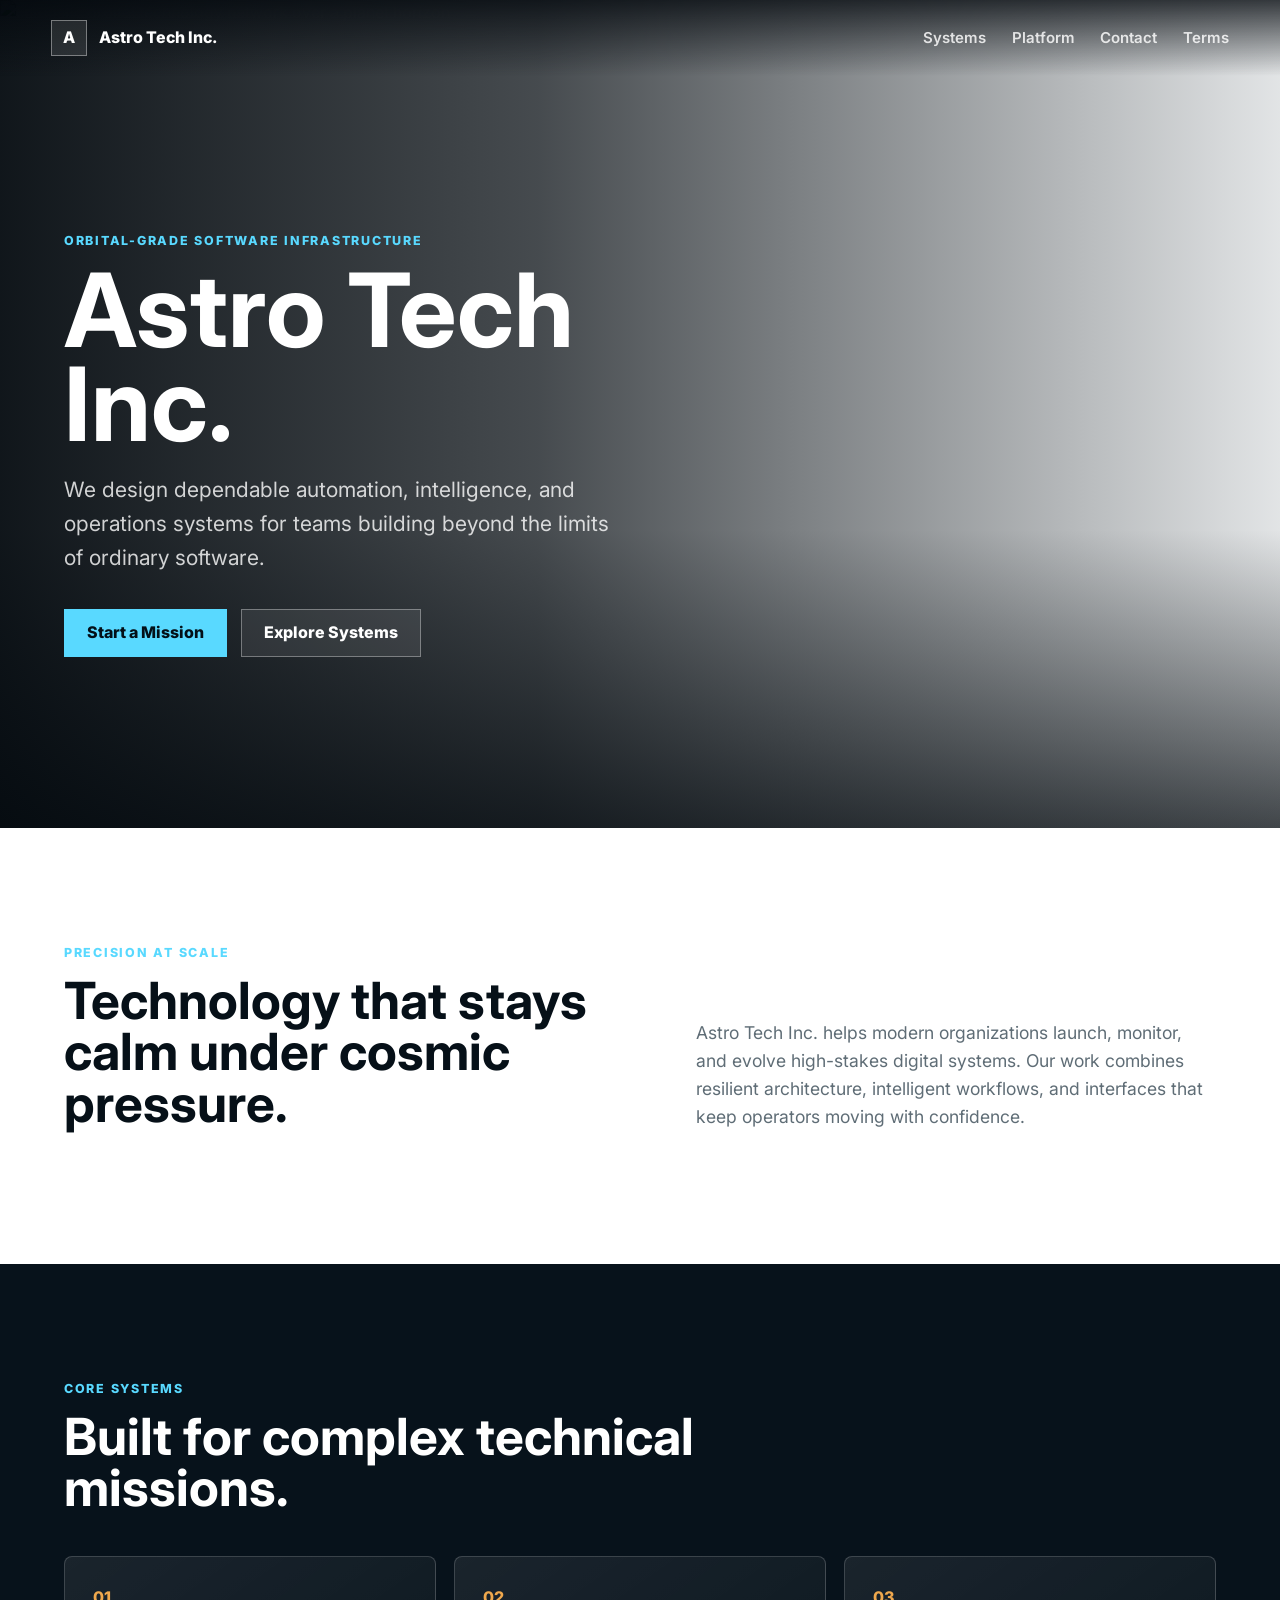
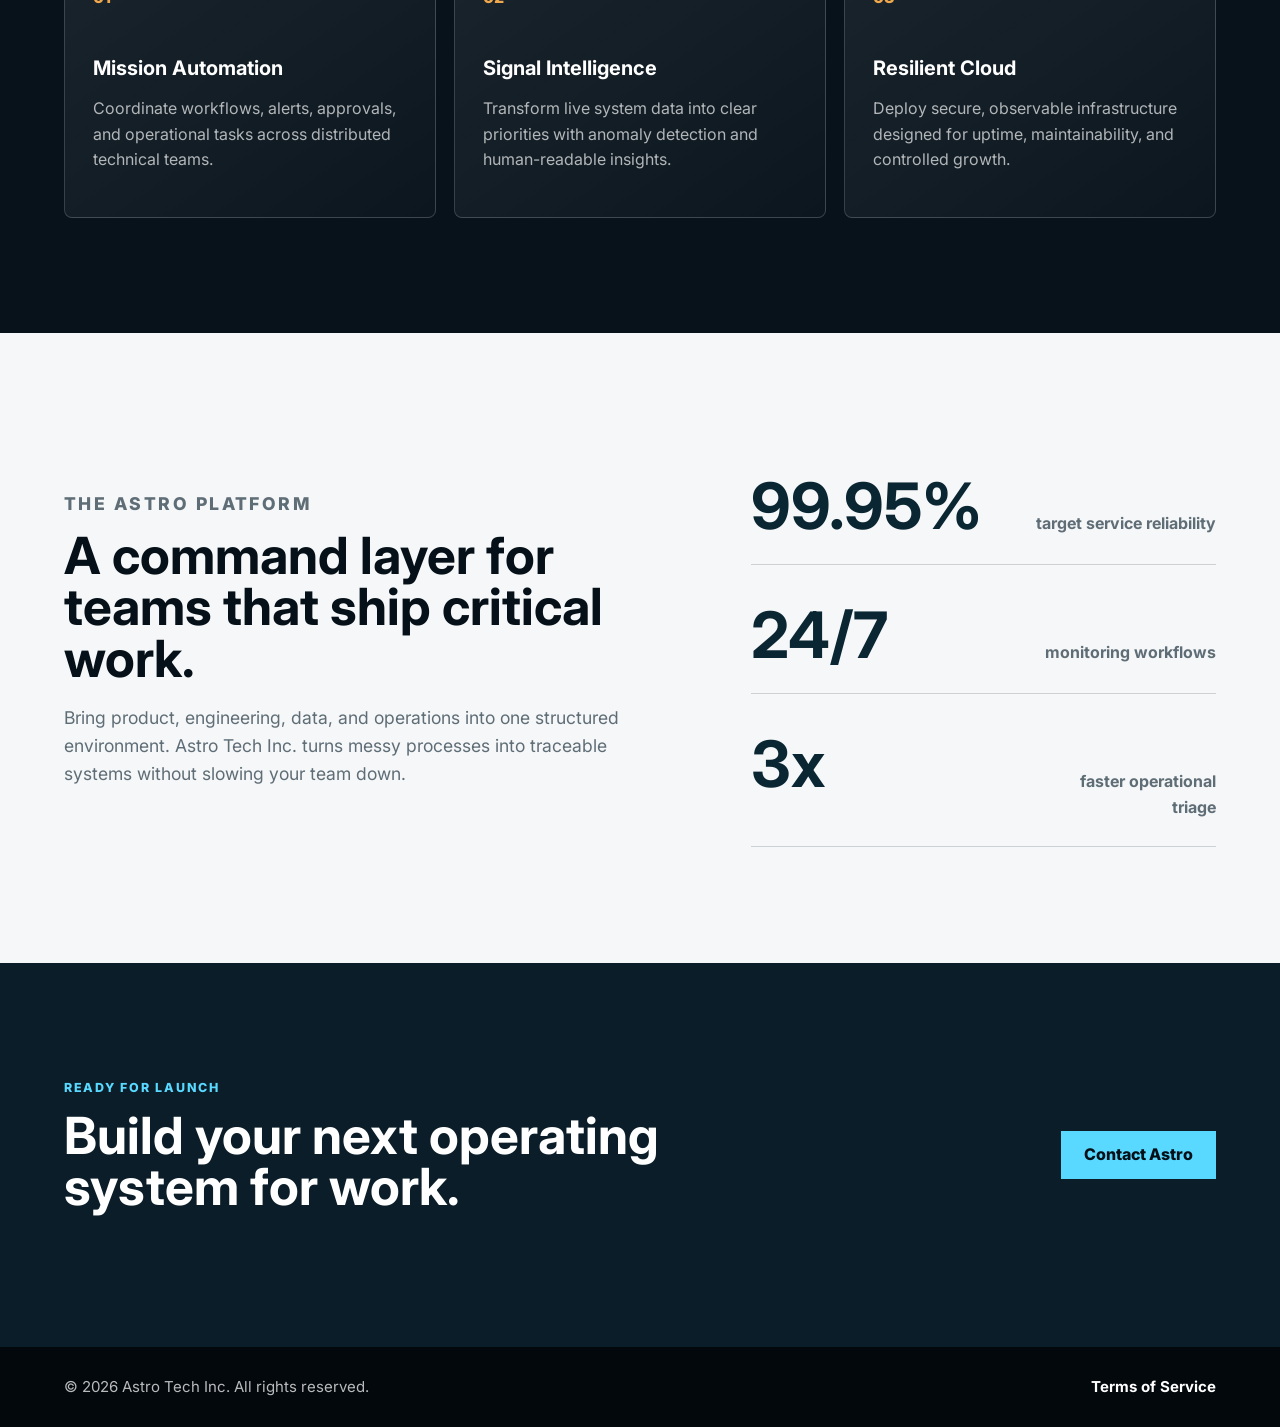
==== index.html @ 61a81601 "Add files via upload" ====
<!DOCTYPE html>
<html lang="en">
<head>
  <meta charset="UTF-8">
  <meta name="viewport" content="width=device-width, initial-scale=1.0">
  <meta name="description" content="Astro Tech Inc. builds resilient orbital intelligence, automation, and software infrastructure for ambitious teams.">
  <title>Astro Tech Inc.</title>
  <link rel="preconnect" href="https://fonts.googleapis.com">
  <link rel="preconnect" href="https://fonts.gstatic.com" crossorigin>
  <link href="https://fonts.googleapis.com/css2?family=Inter:wght@400;500;600;700;800&display=swap" rel="stylesheet">
  <link rel="stylesheet" href="styles.css">
</head>
<body>
  <header class="site-header" data-header>
    <a class="brand" href="#top" aria-label="Astro Tech Inc. home">
      <span class="brand-mark">A</span>
      <span>Astro Tech Inc.</span>
    </a>
    <nav class="nav-links" aria-label="Main navigation">
      <a href="#systems">Systems</a>
      <a href="#platform">Platform</a>
      <a href="#contact">Contact</a>
      <a href="tos/">Terms</a>
    </nav>
  </header>

  <main id="top">
    <section class="hero" aria-labelledby="hero-title">
      <img class="hero-image" src="assets/astro-hero.png" alt="Futuristic orbital technology network over a planet horizon">
      <div class="hero-overlay"></div>
      <div class="hero-content">
        <p class="eyebrow">Orbital-grade software infrastructure</p>
        <h1 id="hero-title">Astro Tech Inc.</h1>
        <p class="hero-copy">
          We design dependable automation, intelligence, and operations systems for teams building beyond the limits of ordinary software.
        </p>
        <div class="hero-actions">
          <a class="button primary" href="#contact">Start a Mission</a>
          <a class="button secondary" href="#systems">Explore Systems</a>
        </div>
      </div>
    </section>

    <section class="section intro" aria-labelledby="intro-title">
      <div>
        <p class="eyebrow">Precision at scale</p>
        <h2 id="intro-title">Technology that stays calm under cosmic pressure.</h2>
      </div>
      <p>
        Astro Tech Inc. helps modern organizations launch, monitor, and evolve high-stakes digital systems. Our work combines resilient architecture, intelligent workflows, and interfaces that keep operators moving with confidence.
      </p>
    </section>

    <section class="section dark-band" id="systems" aria-labelledby="systems-title">
      <div class="section-heading">
        <p class="eyebrow">Core systems</p>
        <h2 id="systems-title">Built for complex technical missions.</h2>
      </div>
      <div class="feature-grid">
        <article class="feature-card">
          <span class="card-index">01</span>
          <h3>Mission Automation</h3>
          <p>Coordinate workflows, alerts, approvals, and operational tasks across distributed technical teams.</p>
        </article>
        <article class="feature-card">
          <span class="card-index">02</span>
          <h3>Signal Intelligence</h3>
          <p>Transform live system data into clear priorities with anomaly detection and human-readable insights.</p>
        </article>
        <article class="feature-card">
          <span class="card-index">03</span>
          <h3>Resilient Cloud</h3>
          <p>Deploy secure, observable infrastructure designed for uptime, maintainability, and controlled growth.</p>
        </article>
      </div>
    </section>

    <section class="section split" id="platform" aria-labelledby="platform-title">
      <div class="panel-copy">
        <p class="eyebrow">The Astro platform</p>
        <h2 id="platform-title">A command layer for teams that ship critical work.</h2>
        <p>
          Bring product, engineering, data, and operations into one structured environment. Astro Tech Inc. turns messy processes into traceable systems without slowing your team down.
        </p>
      </div>
      <div class="metric-board" aria-label="Astro platform highlights">
        <div>
          <strong>99.95%</strong>
          <span>target service reliability</span>
        </div>
        <div>
          <strong>24/7</strong>
          <span>monitoring workflows</span>
        </div>
        <div>
          <strong>3x</strong>
          <span>faster operational triage</span>
        </div>
      </div>
    </section>

    <section class="section contact-band" id="contact" aria-labelledby="contact-title">
      <div>
        <p class="eyebrow">Ready for launch</p>
        <h2 id="contact-title">Build your next operating system for work.</h2>
      </div>
      <a class="button primary" href="mailto:support@lowframe.site">Contact Astro</a>
    </section>
  </main>

  <footer class="site-footer">
    <span>&copy; 2026 Astro Tech Inc. All rights reserved.</span>
    <a href="tos/">Terms of Service</a>
  </footer>

  <script src="script.js"></script>
</body>
</html>
---- styles.css ----
:root {
  --ink: #061018;
  --paper: #f5f7f8;
  --muted: #5f6d76;
  --line: rgba(255, 255, 255, 0.18);
  --cyan: #59d9ff;
  --amber: #f0a84d;
  --steel: #d9e3e8;
  --panel: rgba(8, 18, 26, 0.78);
}

* {
  box-sizing: border-box;
}

html {
  scroll-behavior: smooth;
}

body {
  margin: 0;
  color: var(--ink);
  background: var(--paper);
  font-family: Inter, Arial, sans-serif;
  line-height: 1.6;
}

a {
  color: inherit;
}

.site-header {
  position: fixed;
  z-index: 20;
  top: 0;
  left: 0;
  right: 0;
  display: flex;
  align-items: center;
  justify-content: space-between;
  gap: 24px;
  padding: 20px clamp(20px, 4vw, 64px);
  color: white;
  background: linear-gradient(to bottom, rgba(3, 8, 13, 0.78), rgba(3, 8, 13, 0));
  transition: background 180ms ease, box-shadow 180ms ease;
}

.site-header.is-scrolled,
.site-header.compact {
  background: rgba(5, 14, 21, 0.94);
  box-shadow: 0 12px 36px rgba(0, 0, 0, 0.24);
}

.brand {
  display: inline-flex;
  align-items: center;
  gap: 12px;
  color: white;
  font-weight: 800;
  text-decoration: none;
  white-space: nowrap;
}

.brand-mark {
  display: grid;
  width: 36px;
  height: 36px;
  place-items: center;
  border: 1px solid rgba(255, 255, 255, 0.38);
  background: rgba(255, 255, 255, 0.1);
  font-weight: 800;
}

.nav-links {
  display: flex;
  align-items: center;
  gap: clamp(14px, 2vw, 30px);
  color: rgba(255, 255, 255, 0.82);
  font-size: 0.94rem;
  font-weight: 600;
}

.nav-links a {
  text-decoration: none;
}

.nav-links a:hover,
.nav-links a:focus-visible {
  color: white;
}

.hero {
  position: relative;
  min-height: 92vh;
  display: grid;
  align-items: center;
  overflow: hidden;
  color: white;
}

.hero-image,
.hero-overlay {
  position: absolute;
  inset: 0;
  width: 100%;
  height: 100%;
}

.hero-image {
  object-fit: cover;
}

.hero-overlay {
  background:
    linear-gradient(90deg, rgba(2, 8, 13, 0.94) 0%, rgba(2, 8, 13, 0.72) 42%, rgba(2, 8, 13, 0.08) 100%),
    linear-gradient(0deg, rgba(2, 8, 13, 0.72) 0%, rgba(2, 8, 13, 0) 36%);
}

.hero-content {
  position: relative;
  z-index: 1;
  max-width: 680px;
  padding: 132px clamp(22px, 5vw, 72px) 72px;
}

.eyebrow {
  margin: 0 0 12px;
  color: var(--cyan);
  font-size: 0.78rem;
  font-weight: 800;
  letter-spacing: 0.14em;
  text-transform: uppercase;
}

h1,
h2,
h3,
p {
  margin-top: 0;
}

h1 {
  margin-bottom: 22px;
  font-size: clamp(3.4rem, 8vw, 7rem);
  line-height: 0.92;
  letter-spacing: 0;
}

h2 {
  margin-bottom: 20px;
  font-size: clamp(2rem, 4vw, 4rem);
  line-height: 1;
  letter-spacing: 0;
}

h3 {
  margin-bottom: 12px;
  font-size: 1.25rem;
}

.hero-copy {
  max-width: 600px;
  color: rgba(255, 255, 255, 0.8);
  font-size: clamp(1.06rem, 2vw, 1.32rem);
}

.hero-actions {
  display: flex;
  flex-wrap: wrap;
  gap: 14px;
  margin-top: 34px;
}

.button {
  display: inline-flex;
  min-height: 48px;
  align-items: center;
  justify-content: center;
  padding: 0 22px;
  border: 1px solid transparent;
  font-weight: 800;
  text-decoration: none;
}

.button.primary {
  color: #031018;
  background: var(--cyan);
}

.button.secondary {
  color: white;
  border-color: rgba(255, 255, 255, 0.34);
  background: rgba(255, 255, 255, 0.08);
}

.section {
  padding: clamp(64px, 9vw, 120px) clamp(22px, 5vw, 72px);
}

.intro {
  display: grid;
  grid-template-columns: minmax(0, 1fr) minmax(280px, 520px);
  gap: clamp(28px, 6vw, 86px);
  align-items: end;
  background: white;
}

.intro p:last-child,
.panel-copy p {
  color: var(--muted);
  font-size: 1.1rem;
}

.dark-band {
  color: white;
  background: #07121b;
}

.section-heading {
  max-width: 780px;
  margin-bottom: 42px;
}

.feature-grid {
  display: grid;
  grid-template-columns: repeat(3, minmax(0, 1fr));
  gap: 18px;
}

.feature-card {
  min-height: 260px;
  padding: 28px;
  border: 1px solid var(--line);
  border-radius: 8px;
  background: linear-gradient(145deg, rgba(255, 255, 255, 0.08), rgba(255, 255, 255, 0.02));
}

.feature-card p {
  color: rgba(255, 255, 255, 0.68);
}

.card-index {
  display: block;
  margin-bottom: 42px;
  color: var(--amber);
  font-weight: 800;
}

.split {
  display: grid;
  grid-template-columns: minmax(0, 0.9fr) minmax(320px, 0.7fr);
  gap: clamp(36px, 7vw, 96px);
  align-items: center;
  background: var(--paper);
}

.metric-board {
  display: grid;
  gap: 12px;
}

.metric-board div {
  display: flex;
  align-items: baseline;
  justify-content: space-between;
  gap: 18px;
  padding: 26px 0;
  border-bottom: 1px solid rgba(6, 16, 24, 0.16);
}

.metric-board strong {
  color: #0b2633;
  font-size: clamp(2.2rem, 5vw, 4.7rem);
  line-height: 1;
}

.metric-board span {
  max-width: 180px;
  color: var(--muted);
  font-weight: 700;
  text-align: right;
}

.contact-band {
  display: flex;
  align-items: center;
  justify-content: space-between;
  gap: 28px;
  color: white;
  background: #0a1d28;
}

.contact-band h2 {
  max-width: 780px;
}

.site-footer {
  display: flex;
  align-items: center;
  justify-content: space-between;
  gap: 20px;
  padding: 28px clamp(22px, 5vw, 72px);
  color: rgba(255, 255, 255, 0.72);
  background: #03080d;
  font-size: 0.94rem;
}

.site-footer a {
  color: white;
  font-weight: 700;
  text-decoration: none;
}

.legal-page {
  min-height: 100vh;
  padding: 130px clamp(20px, 5vw, 72px) 72px;
  background:
    linear-gradient(180deg, #07121b 0, #07121b 320px, var(--paper) 320px);
}

.legal-content {
  max-width: 920px;
  margin: 0 auto;
  padding: clamp(28px, 5vw, 64px);
  border-radius: 8px;
  background: white;
  box-shadow: 0 24px 80px rgba(5, 14, 21, 0.16);
}

.legal-content h1 {
  color: var(--ink);
  font-size: clamp(2.4rem, 6vw, 5rem);
}

.legal-content h2 {
  margin-top: 38px;
  color: var(--ink);
  font-size: clamp(1.45rem, 2.5vw, 2.1rem);
}

.legal-content p,
.legal-content li {
  color: #33414a;
}

.legal-content a {
  color: #006c89;
  font-weight: 700;
}

@media (max-width: 820px) {
  .site-header {
    align-items: flex-start;
    flex-direction: column;
    gap: 14px;
  }

  .nav-links {
    width: 100%;
    flex-wrap: wrap;
  }

  .hero {
    min-height: 88vh;
  }

  .hero-content {
    padding-top: 178px;
  }

  .intro,
  .split,
  .feature-grid {
    grid-template-columns: 1fr;
  }

  .contact-band,
  .site-footer {
    align-items: flex-start;
    flex-direction: column;
  }
}

@media (max-width: 520px) {
  .button {
    width: 100%;
  }

  .feature-card {
    min-height: auto;
  }

  .metric-board div {
    align-items: flex-start;
    flex-direction: column;
  }

  .metric-board span {
    max-width: none;
    text-align: left;
  }
}
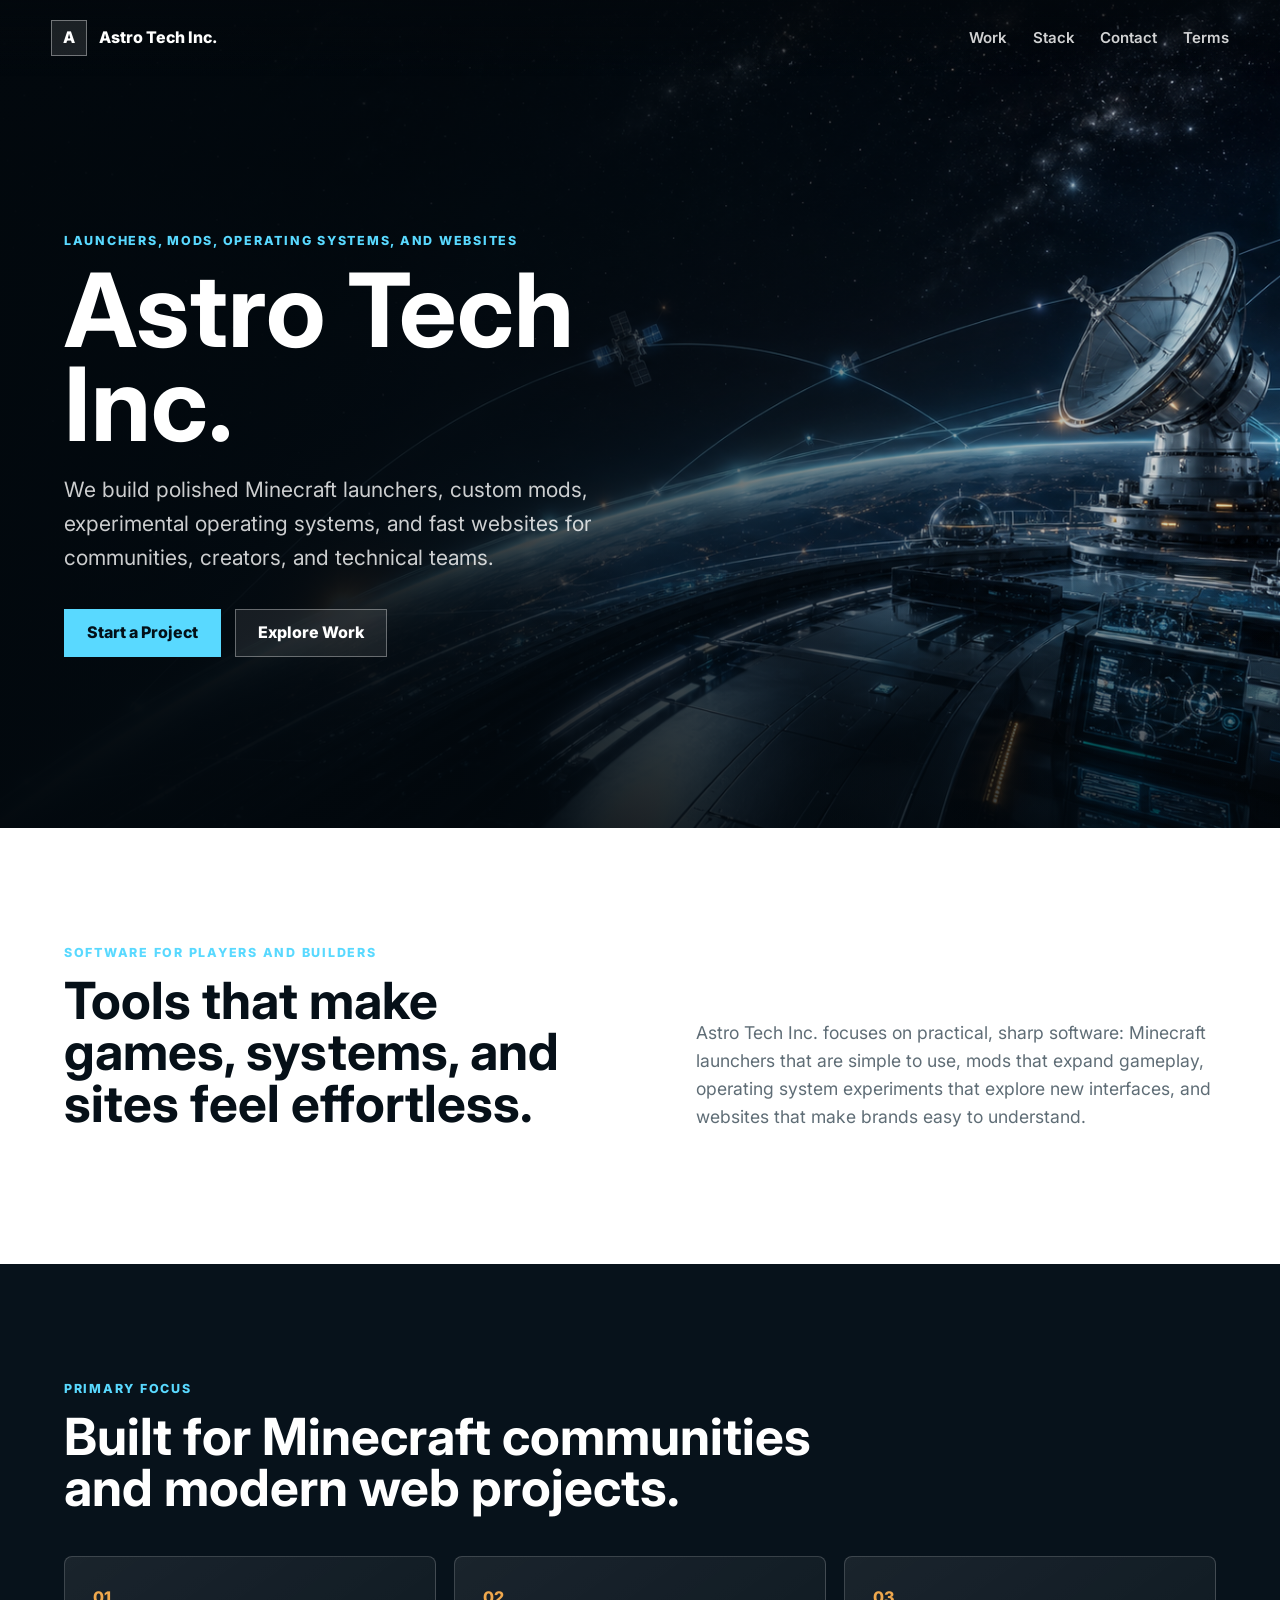
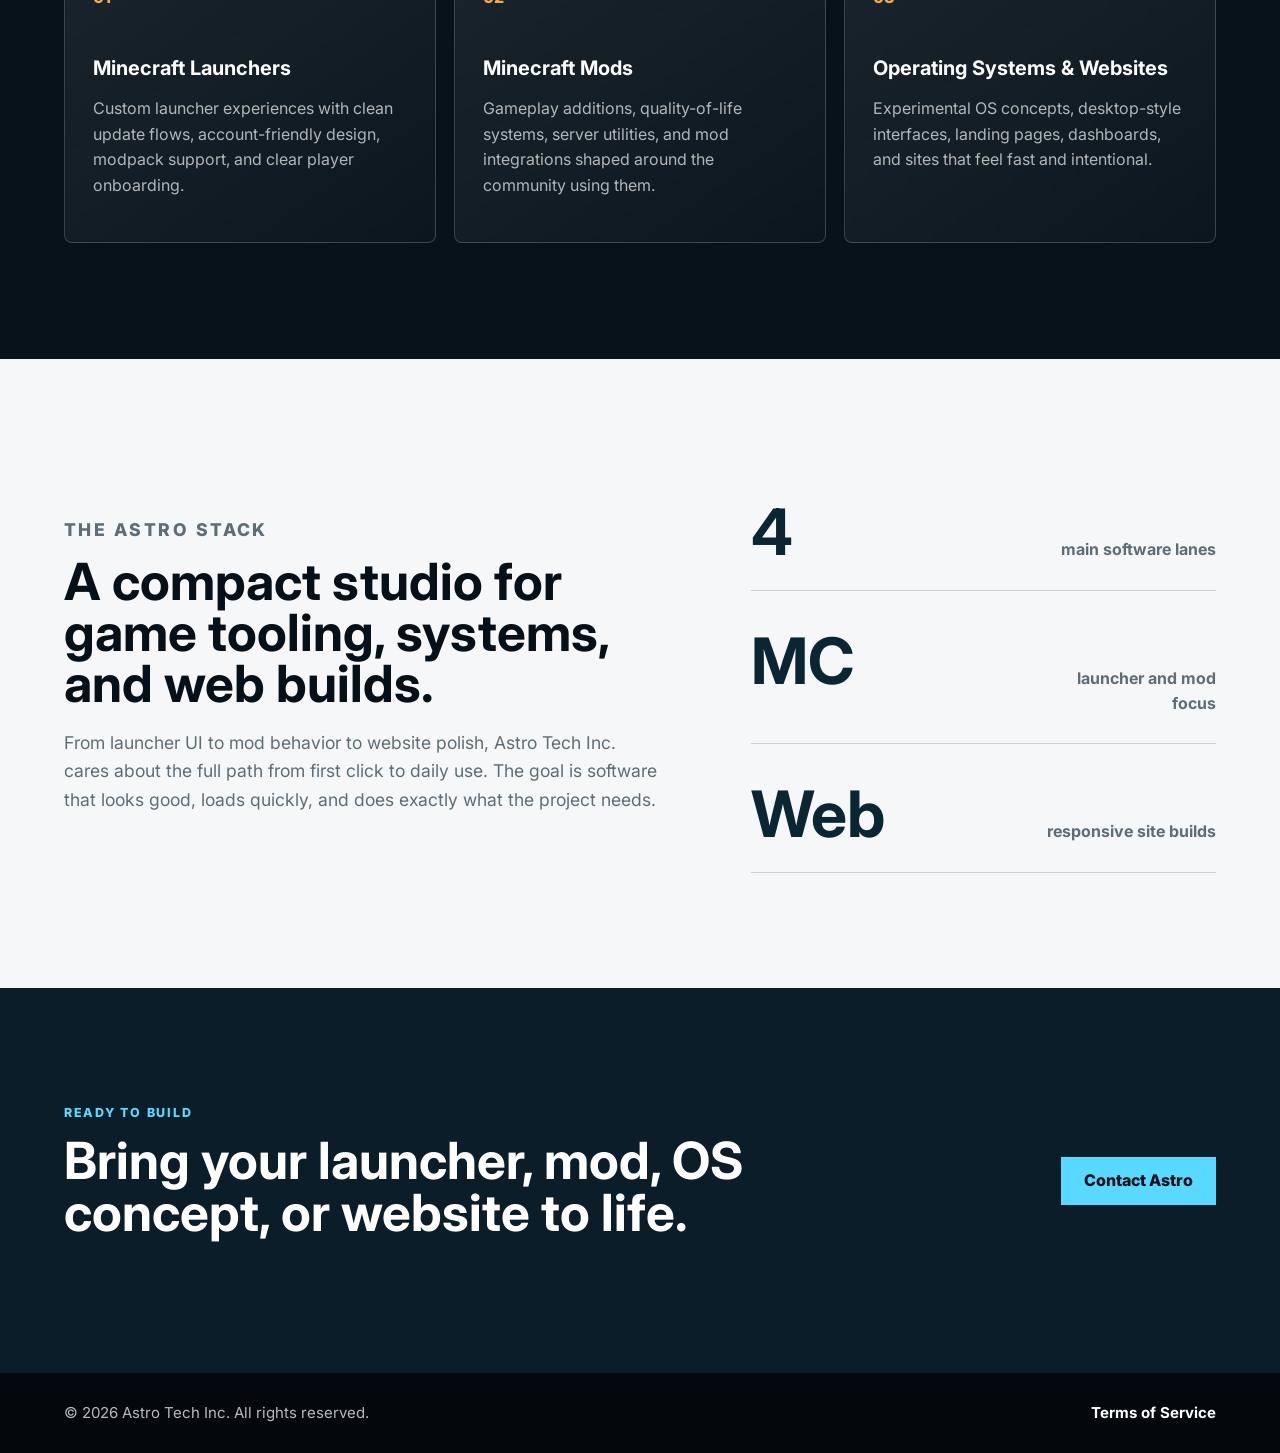
==== commit f00a04aa: "Revise index.html for Minecraft product focus Updated the content to focus on Minecraft-related prod" ====
--- a/index.html
+++ b/index.html
@@ -3,7 +3,7 @@
 <head>
   <meta charset="UTF-8">
   <meta name="viewport" content="width=device-width, initial-scale=1.0">
-  <meta name="description" content="Astro Tech Inc. builds resilient orbital intelligence, automation, and software infrastructure for ambitious teams.">
+  <meta name="description" content="Astro Tech Inc. builds Minecraft launchers, Minecraft mods, operating systems, and websites.">
   <title>Astro Tech Inc.</title>
   <link rel="preconnect" href="https://fonts.googleapis.com">
   <link rel="preconnect" href="https://fonts.gstatic.com" crossorigin>
@@ -17,8 +17,8 @@
       <span>Astro Tech Inc.</span>
     </a>
     <nav class="nav-links" aria-label="Main navigation">
-      <a href="#systems">Systems</a>
-      <a href="#platform">Platform</a>
+      <a href="#systems">Work</a>
+      <a href="#platform">Stack</a>
       <a href="#contact">Contact</a>
       <a href="tos/">Terms</a>
     </nav>
@@ -26,83 +26,83 @@
 
   <main id="top">
     <section class="hero" aria-labelledby="hero-title">
-      <img class="hero-image" src="assets/astro-hero.png" alt="Futuristic orbital technology network over a planet horizon">
+      <img class="hero-image" src="assets/astro-hero.png" alt="Futuristic technology network over a planet horizon">
       <div class="hero-overlay"></div>
       <div class="hero-content">
-        <p class="eyebrow">Orbital-grade software infrastructure</p>
+        <p class="eyebrow">Launchers, mods, operating systems, and websites</p>
         <h1 id="hero-title">Astro Tech Inc.</h1>
         <p class="hero-copy">
-          We design dependable automation, intelligence, and operations systems for teams building beyond the limits of ordinary software.
+          We build polished Minecraft launchers, custom mods, experimental operating systems, and fast websites for communities, creators, and technical teams.
         </p>
         <div class="hero-actions">
-          <a class="button primary" href="#contact">Start a Mission</a>
-          <a class="button secondary" href="#systems">Explore Systems</a>
+          <a class="button primary" href="#contact">Start a Project</a>
+          <a class="button secondary" href="#systems">Explore Work</a>
         </div>
       </div>
     </section>
 
     <section class="section intro" aria-labelledby="intro-title">
       <div>
-        <p class="eyebrow">Precision at scale</p>
-        <h2 id="intro-title">Technology that stays calm under cosmic pressure.</h2>
+        <p class="eyebrow">Software for players and builders</p>
+        <h2 id="intro-title">Tools that make games, systems, and sites feel effortless.</h2>
       </div>
       <p>
-        Astro Tech Inc. helps modern organizations launch, monitor, and evolve high-stakes digital systems. Our work combines resilient architecture, intelligent workflows, and interfaces that keep operators moving with confidence.
+        Astro Tech Inc. focuses on practical, sharp software: Minecraft launchers that are simple to use, mods that expand gameplay, operating system experiments that explore new interfaces, and websites that make brands easy to understand.
       </p>
     </section>
 
     <section class="section dark-band" id="systems" aria-labelledby="systems-title">
       <div class="section-heading">
-        <p class="eyebrow">Core systems</p>
-        <h2 id="systems-title">Built for complex technical missions.</h2>
+        <p class="eyebrow">Primary focus</p>
+        <h2 id="systems-title">Built for Minecraft communities and modern web projects.</h2>
       </div>
       <div class="feature-grid">
         <article class="feature-card">
           <span class="card-index">01</span>
-          <h3>Mission Automation</h3>
-          <p>Coordinate workflows, alerts, approvals, and operational tasks across distributed technical teams.</p>
+          <h3>Minecraft Launchers</h3>
+          <p>Custom launcher experiences with clean update flows, account-friendly design, modpack support, and clear player onboarding.</p>
         </article>
         <article class="feature-card">
           <span class="card-index">02</span>
-          <h3>Signal Intelligence</h3>
-          <p>Transform live system data into clear priorities with anomaly detection and human-readable insights.</p>
+          <h3>Minecraft Mods</h3>
+          <p>Gameplay additions, quality-of-life systems, server utilities, and mod integrations shaped around the community using them.</p>
         </article>
         <article class="feature-card">
           <span class="card-index">03</span>
-          <h3>Resilient Cloud</h3>
-          <p>Deploy secure, observable infrastructure designed for uptime, maintainability, and controlled growth.</p>
+          <h3>Operating Systems & Websites</h3>
+          <p>Experimental OS concepts, desktop-style interfaces, landing pages, dashboards, and sites that feel fast and intentional.</p>
         </article>
       </div>
     </section>
 
     <section class="section split" id="platform" aria-labelledby="platform-title">
       <div class="panel-copy">
-        <p class="eyebrow">The Astro platform</p>
-        <h2 id="platform-title">A command layer for teams that ship critical work.</h2>
+        <p class="eyebrow">The Astro stack</p>
+        <h2 id="platform-title">A compact studio for game tooling, systems, and web builds.</h2>
         <p>
-          Bring product, engineering, data, and operations into one structured environment. Astro Tech Inc. turns messy processes into traceable systems without slowing your team down.
+          From launcher UI to mod behavior to website polish, Astro Tech Inc. cares about the full path from first click to daily use. The goal is software that looks good, loads quickly, and does exactly what the project needs.
         </p>
       </div>
       <div class="metric-board" aria-label="Astro platform highlights">
         <div>
-          <strong>99.95%</strong>
-          <span>target service reliability</span>
+          <strong>4</strong>
+          <span>main software lanes</span>
         </div>
         <div>
-          <strong>24/7</strong>
-          <span>monitoring workflows</span>
+          <strong>MC</strong>
+          <span>launcher and mod focus</span>
         </div>
         <div>
-          <strong>3x</strong>
-          <span>faster operational triage</span>
+          <strong>Web</strong>
+          <span>responsive site builds</span>
         </div>
       </div>
     </section>
 
     <section class="section contact-band" id="contact" aria-labelledby="contact-title">
       <div>
-        <p class="eyebrow">Ready for launch</p>
-        <h2 id="contact-title">Build your next operating system for work.</h2>
+        <p class="eyebrow">Ready to build</p>
+        <h2 id="contact-title">Bring your launcher, mod, OS concept, or website to life.</h2>
       </div>
       <a class="button primary" href="mailto:support@lowframe.site">Contact Astro</a>
     </section>
